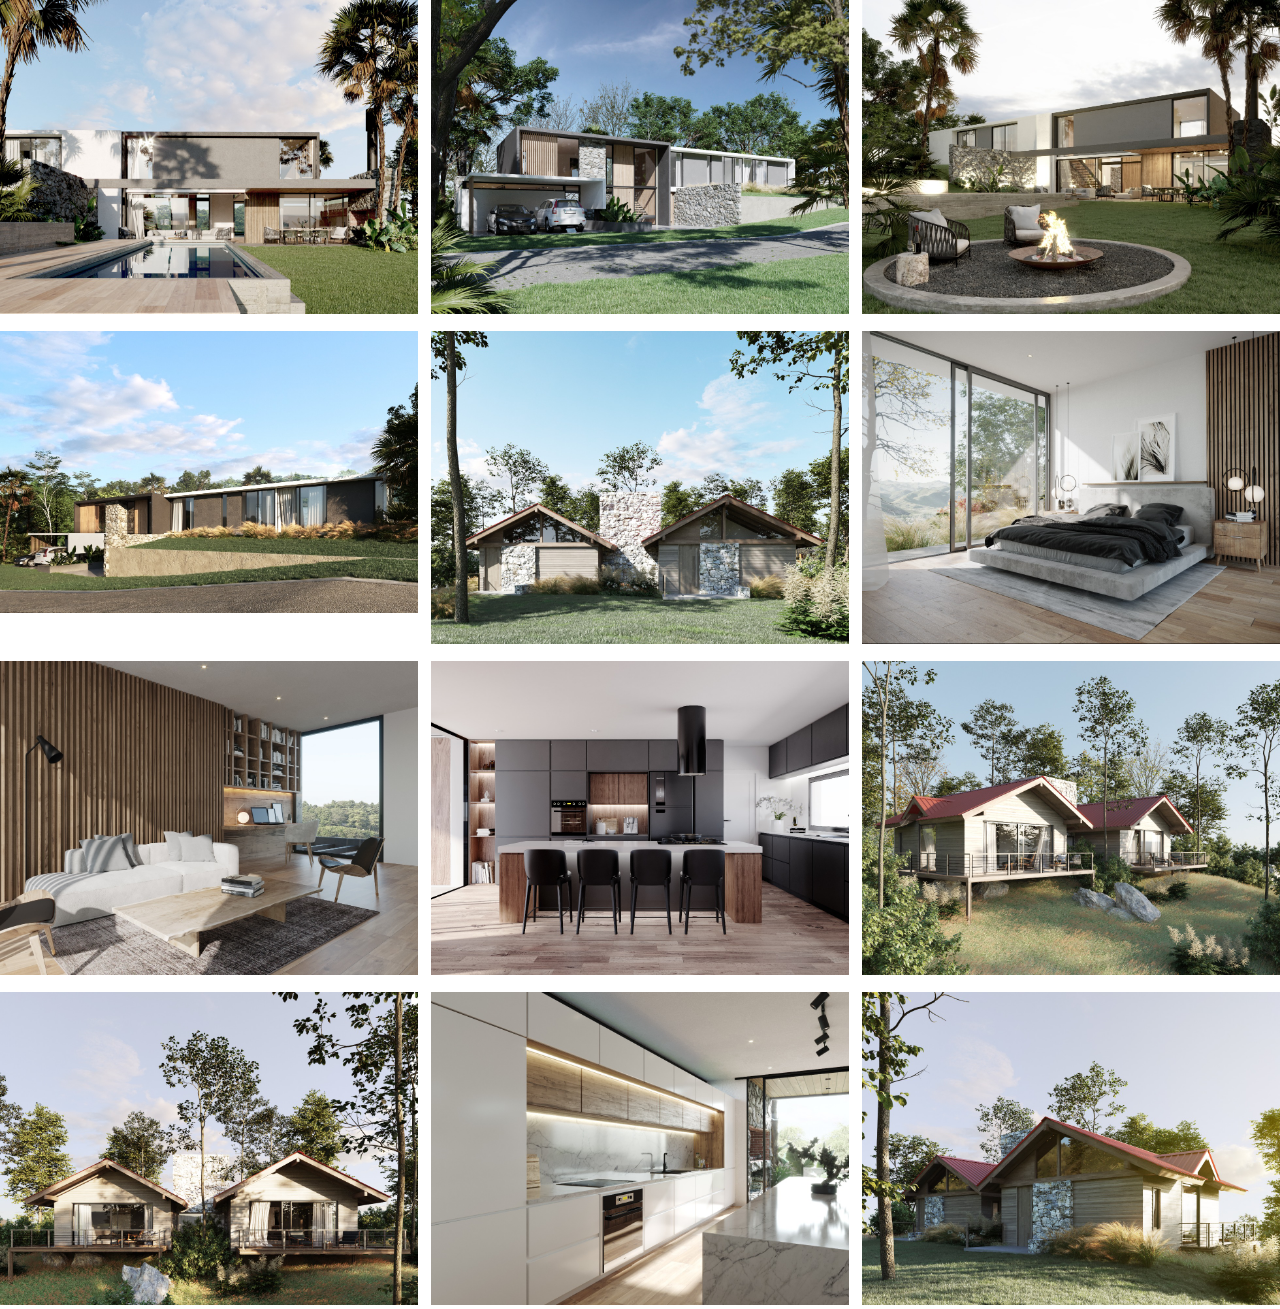
==== Portfolio.html @ 39f319a7 "agregando galeria y nav" ====
<!DOCTYPE html>
<html lang="en">
<head>
    <meta charset="UTF-8">
    <meta http-equiv="X-UA-Compatible" content="IE=edge">
    <meta name="viewport" content="width=device-width, initial-scale=1.0">
    <link rel="preconnect" href="https://fonts.googleapis.com">
    <link rel="preconnect" href="https://fonts.gstatic.com" crossorigin>
    <link href="https://fonts.googleapis.com/css2?family=Roboto:ital,wght@0,100;0,300;0,400;0,500;0,700;0,900;1,100;1,300;1,400;1,500;1,700;1,900&display=swap" rel="stylesheet">
    <link rel="stylesheet" href="./style.css">
    <link rel="shortcut icon" href="./root/image/logo-arc-icono.png"><link>
    
    <title>PORTFOLIO</title>
</head>
<body>
    
    <div class="contenedorg">
        <div class="gale">
            <div class="imagen posicion1"><img src="./root/image/residencial11.jpeg" alt=""></div>
            <div class="imagen posicion2"><img src="./root/image/residencial9.jpeg" alt=""></div>
            <div class="imagen posicion3"><img src="./root/image/residencial8.jpeg" alt=""></div>
            <div class="imagen posicion4"><img src="./root/image/residnecial6.jpeg" alt=""></div>
            <div class="imagen posicion5"><img src="./root/image/cabana4.jpeg" alt=""></div>
            <div class="imagen posicion6"><img src="./root/image/interior8.jpeg" alt=""></div>
            <div class="imagen posicion7"><img src="./root/image/interior1.jpeg" alt=""></div>
            <div class="imagen posicion8"><img src="./root/image/WhatsApp Image 2022-10-26 at 22.26.24.jpeg" alt=""></div>
            <div class="imagen posicion9"><img src="./root/image/cabanauno.jpeg" alt=""></div>
            <div class="imagen posicion10"><img src="./root/image/cabana3.jpeg" alt=""></div>
            <div class="imagen posicion11"><img src="./root/image/mobiliario.jpeg" alt=""></div>
            <div class="imagen posicion12"><img src="./root/image/cabana.jpeg" alt=""></div>
        </div>
    </div>
    
</body>
</html>
---- style.css ----
*{
    margin: 0;
    padding: 0;

}

nav{
    background: white;
    height: 45%;
    display: flex;
    justify-content: flex-end;
                      
}


ul {
   
    display: flex;
    flex-flow: row wrap;
    justify-content: flex-end;
    text-decoration:none;
    color:white;
    text-decoration: none;
    list-style: none;
    
    margin-right: 2%;
    width: 100%;
    
    
} 

ul li{
    
    margin: 15px;
    color: black;
    
    
    
}

.img-menu{
    margin-top: 1px;
    position: absolute;
    top: 10px;
    margin-right: 90%;
}



.gridpe{
    display: grid;
    background-color: white;
    grid-template-columns: 1fr 1fr 1fr;
    
    justify-content: center;
    align-items: center;
    margin: 1% auto;
    
    
    grid-template-areas: 
    "hea hea hea"
    "seca seca seca"
    "secb secb  secb"
  
}
header{
    display: flex;
    align-items: center;
    background-image: url(./root/image/Galeria\ ext.jpeg);
    background-repeat: no-repeat;
    grid-area: hea;
    height: 853px;
    width: 1280px;
    justify-self: center;
    margin-top: none;

}

.titulohead{
    position: absolute;
    text-align: center;
    margin-left: 5%;
}
.titulosec{
    position: absolute;
    text-align: center;
    margin-left: 5%;
    margin-top: 25%;

}

.sectiona{
    display: flex;
    justify-content: space-evenly;
    margin: none;
    background-color: white;
    grid-area: seca;
    margin-top: 1%;
    margin-bottom:1% ;
   
}
.sectionb{
    display: flex;
    background-color: black;
    grid-area: secb;
    justify-content: space-around;
    color: white;
    height: 350px;
    margin-top: 1%;
    margin-bottom:1% ;
    
        
    
}

.divseca{
    background-image: url(./root/image/residencial2.jpeg);
    background-repeat: no-repeat;
    height: 600px;
    width: 640px;
    background-size: cover;
    background-position: center;
    margin: 5px 5px 5px 5px ;
   
     
    
}

.divsecb{
    background-image: url(./root/image/imagen-3d-rendering.jpg);
    background-repeat: no-repeat;
    height: 600px;
    width: 400.75px;
    background-size: cover;
    background-position: center;
    margin: 5px 5px 5px 5px ;
    

    
   
}

h2{
    font-family: system-ui, -apple-system, BlinkMacSystemFont, 'Segoe UI', Roboto, Oxygen, Ubuntu, Cantarell, 'Open Sans', 'Helvetica Neue', sans-serif;
    color: white;
}
h1{
    font-family: system-ui, -apple-system, BlinkMacSystemFont, 'Segoe UI', Roboto, Oxygen, Ubuntu, Cantarell, 'Open Sans', 'Helvetica Neue', sans-serif;
    color: white;
}
p{
    font-family: system-ui, -apple-system, BlinkMacSystemFont, 'Segoe UI', Roboto, Oxygen, Ubuntu, Cantarell, 'Open Sans', 'Helvetica Neue', sans-serif;
    color: white;
  
}

.titulosecb{
    position: absolute;
    text-align: center;
    padding-top: 2%;


}

.imagen{
    width: 100%;
}
.imagen img{
    width: 100%;
}

.gale{
    display: grid;
    width: 100%;
    margin: auto;
    grid-template-columns: repeat(3, 1fr);
    column-gap: 1%;
    row-gap: 1%;
}
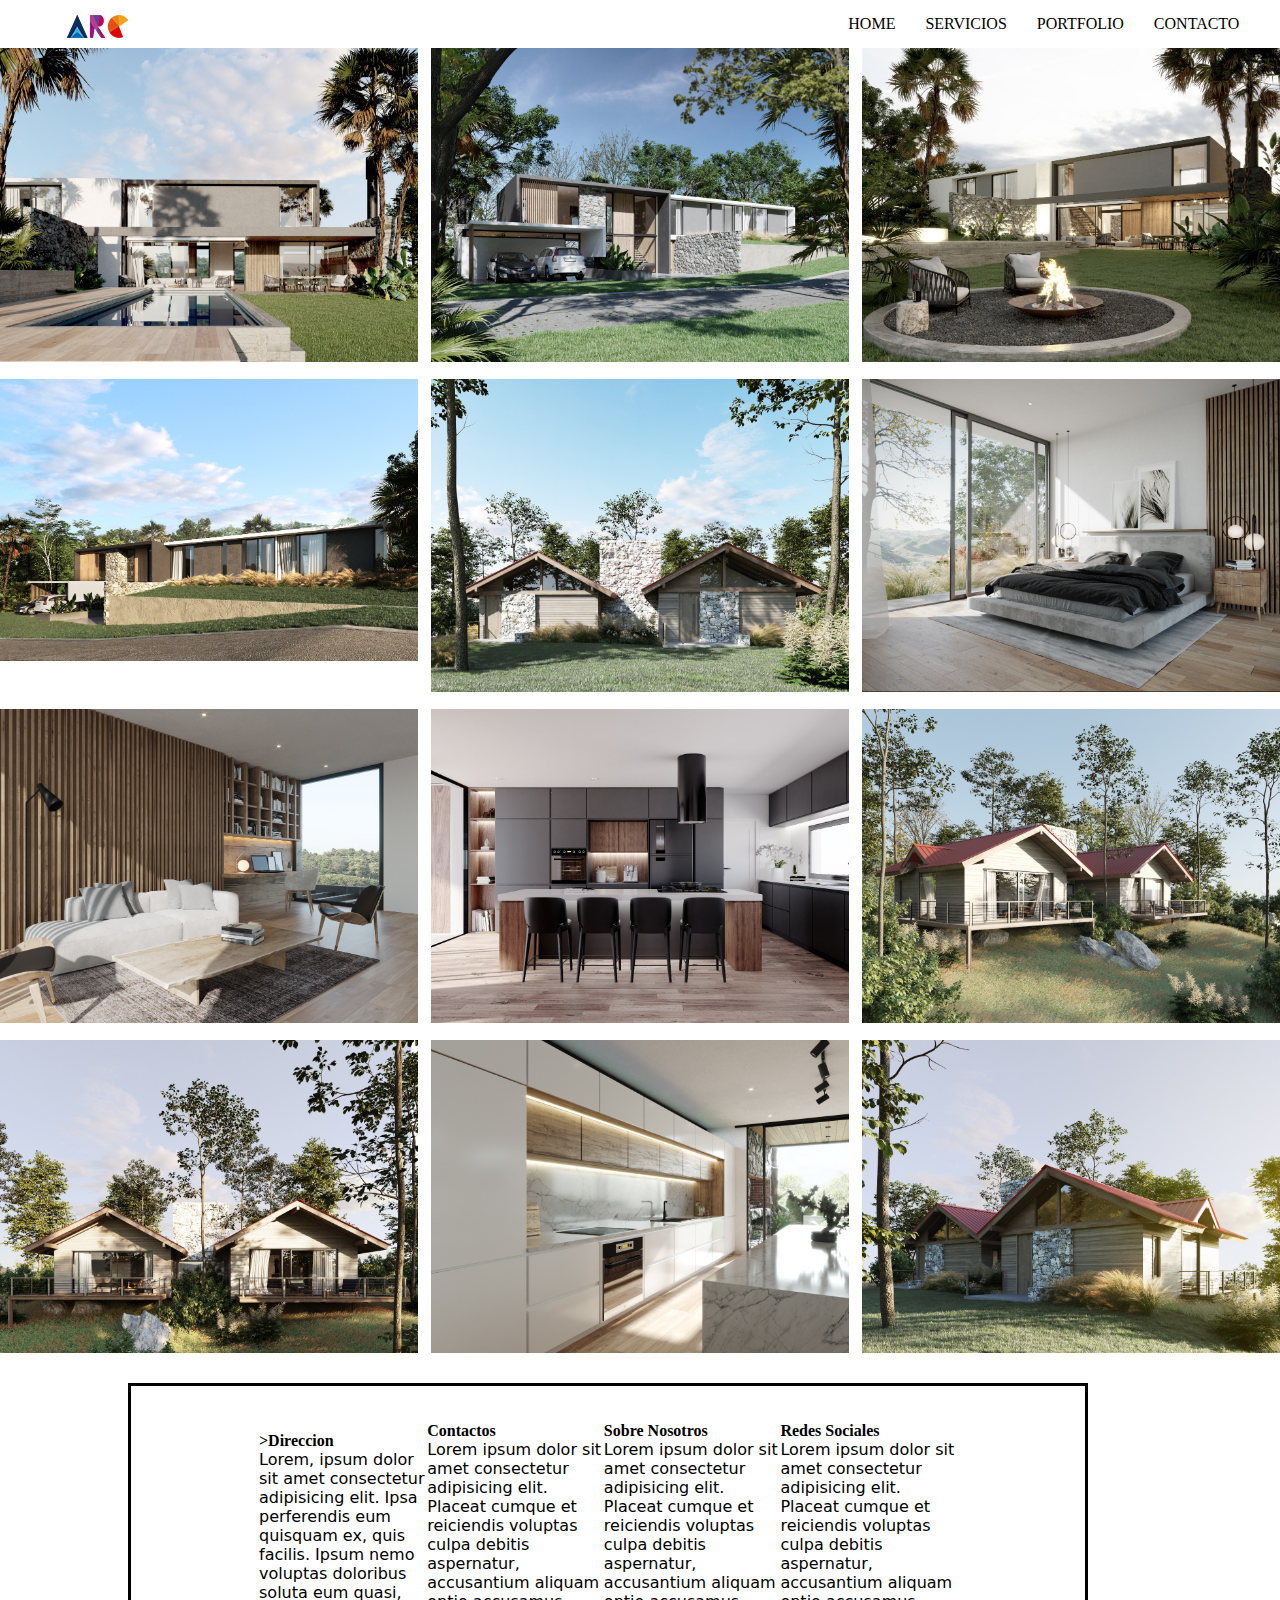
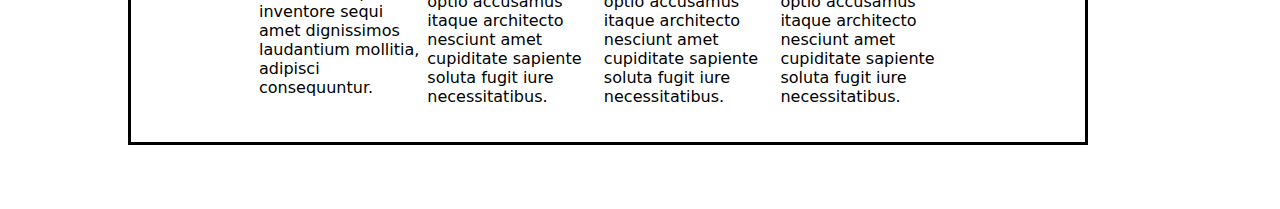
==== commit 32092d84: "footer mas menu" ====
--- a/Portfolio.html
+++ b/Portfolio.html
@@ -14,6 +14,23 @@
 </head>
 <body>
     
+    <div class="fijo">
+        <nav>
+            <ul>
+                <li> HOME</li>
+                <li>SERVICIOS</li>
+                <li>PORTFOLIO</li>
+                <li>CONTACTO</li>
+                        
+           </ul>  
+    
+           <div class="img-menu">
+            <img  src="./root/image/logo-arc-icono.png" alt="">
+          </div>
+            
+        </nav>
+     </div>
+
     <div class="contenedorg">
         <div class="gale">
             <div class="imagen posicion1"><img src="./root/image/residencial11.jpeg" alt=""></div>
@@ -31,5 +48,31 @@
         </div>
     </div>
     
+    <footer >
+        <div class="flexfooterp">
+            <div class=" divsecf">
+                <h4>>Direccion</h4>
+                <p class="pf">Lorem, ipsum dolor sit amet consectetur adipisicing elit. Ipsa perferendis eum quisquam ex, quis facilis. Ipsum nemo voluptas doloribus soluta eum quasi, inventore sequi amet dignissimos laudantium mollitia, adipisci consequuntur.</p>
+            </div>
+            
+            <div class=" divsecf">
+                <h4>Contactos</h4>
+                <p class="pf">Lorem ipsum dolor sit amet consectetur adipisicing elit. Placeat cumque et reiciendis voluptas culpa debitis aspernatur, accusantium aliquam optio accusamus itaque architecto nesciunt amet cupiditate sapiente soluta fugit iure necessitatibus.</p>
+            </div>
+    
+            <div class=" divsecf">
+                <h4>Sobre Nosotros</h4>
+                <p class="pf">Lorem ipsum dolor sit amet consectetur adipisicing elit. Placeat cumque et reiciendis voluptas culpa debitis aspernatur, accusantium aliquam optio accusamus itaque architecto nesciunt amet cupiditate sapiente soluta fugit iure necessitatibus.</p>
+            </div>
+            <div class=" divsecf" >
+                <h4>Redes Sociales</h4>
+                <p class="pf">Lorem ipsum dolor sit amet consectetur adipisicing elit. Placeat cumque et reiciendis voluptas culpa debitis aspernatur, accusantium aliquam optio accusamus itaque architecto nesciunt amet cupiditate sapiente soluta fugit iure necessitatibus.</p>
+                
+                
+    
+        </div>
+      </footer>
+       
+      
 </body>
 </html>--- a/style.css
+++ b/style.css
@@ -180,3 +180,38 @@
 
 
     
+
+
+
+.flexfooter{
+    display: flex;
+   width: 1200px;
+   justify-content: center;
+   padding: 10%;
+   margin-left: 10%;
+   margin: 5% 5% 5% 25%;
+   border: solid;
+   
+}
+
+.divsecf{
+    color: black;
+    border: salmon;
+}
+.pf{
+    color: black;
+
+}
+
+.flexfooterp{
+    display: flex;
+ 
+   justify-content: center;
+   align-items: center;
+   padding: 10%;
+   margin-left: 10%;
+   margin: 5% 15% 5% 10%;
+   border: solid;
+   height: 100px;
+   
+}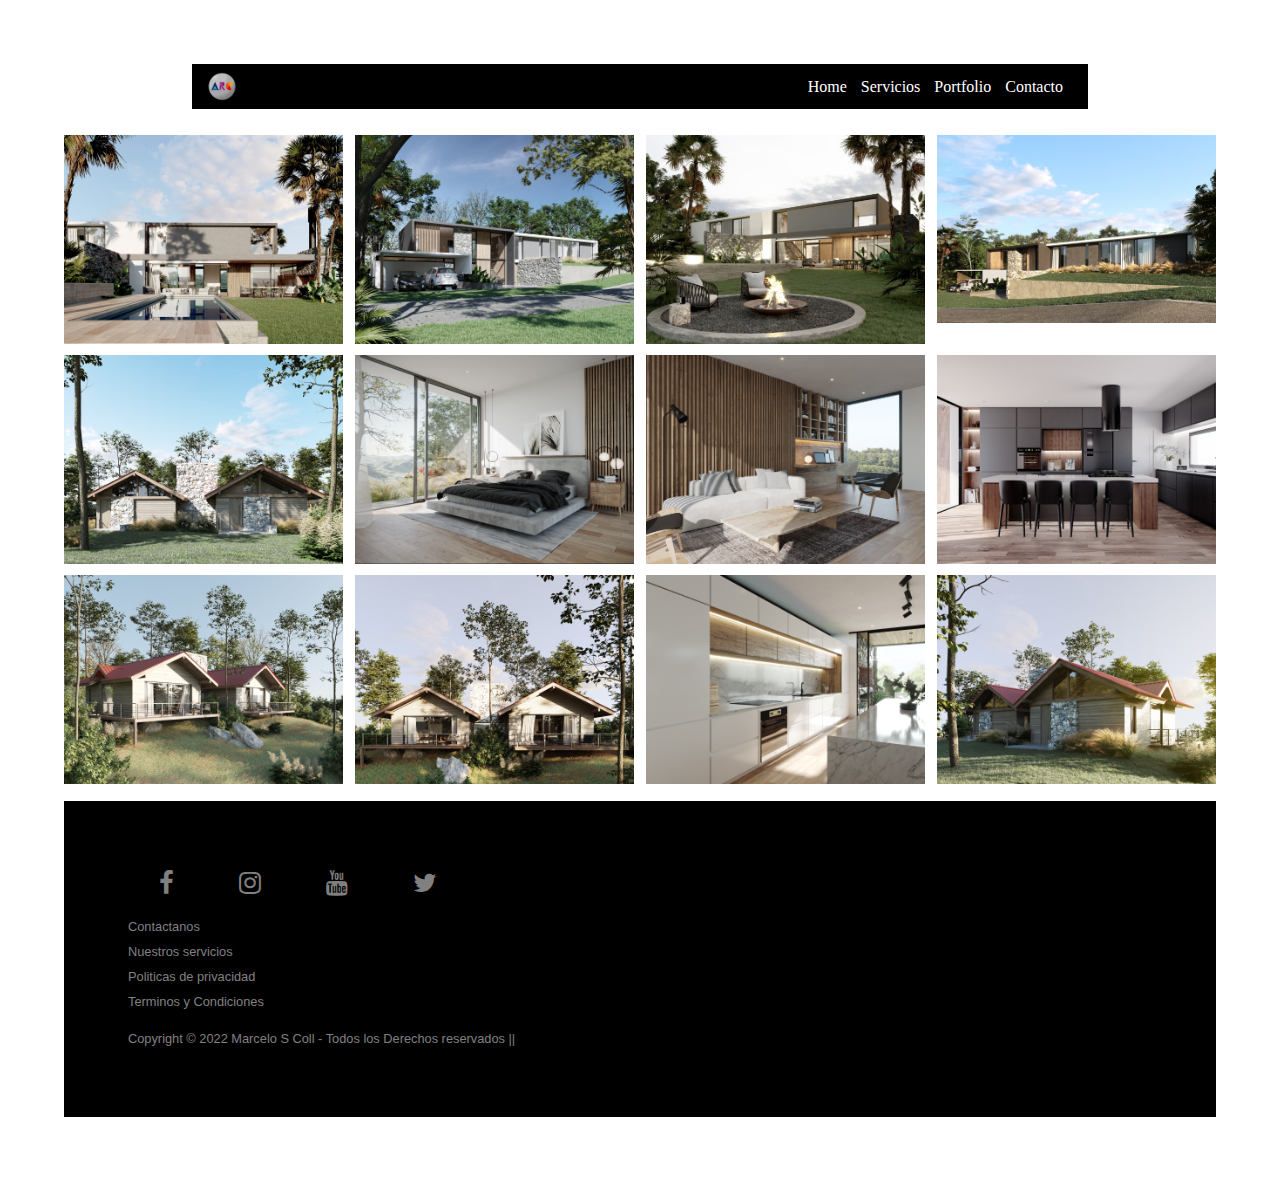
==== commit 496cea98: "correcion" ====
--- a/Portfolio.html
+++ b/Portfolio.html
@@ -9,28 +9,27 @@
     <link href="https://fonts.googleapis.com/css2?family=Roboto:ital,wght@0,100;0,300;0,400;0,500;0,700;0,900;1,100;1,300;1,400;1,500;1,700;1,900&display=swap" rel="stylesheet">
     <link rel="stylesheet" href="./style.css">
     <link rel="shortcut icon" href="./root/image/logo-arc-icono.png"><link>
+    <link rel="stylesheet" href="https://cdnjs.cloudflare.com/ajax/libs/animate.css/4.1.1/animate.min.css" />
+    <link rel="stylesheet" href="https://cdnjs.cloudflare.com/ajax/libs/font-awesome/4.7.0/css/font-awesome.min.css">
     
     <title>PORTFOLIO</title>
 </head>
 <body>
     
-    <div class="fijo">
+    <header>
+        <a href="" class="imgflex">
+            <img src="./root/image/logo-arc-2.png" alt="" class="img-menu">
+        </a>
+
         <nav>
-            <ul>
-                <li> HOME</li>
-                <li>SERVICIOS</li>
-                <li>PORTFOLIO</li>
-                <li>CONTACTO</li>
-                        
-           </ul>  
-    
-           <div class="img-menu">
-            <img  src="./root/image/logo-arc-icono.png" alt="">
-          </div>
-            
+             <a href="./index.html" class=" nav-menu"> Home</a>
+             <a href="#" class=" nav-menu"> Servicios</a>
+             <a href="./Portfolio.html" class=" nav-menu"> Portfolio</a>
+             <a href="./contacto.html" class=" nav-menu"> Contacto</a>
+             
         </nav>
-     </div>
 
+    </header>
     <div class="contenedorg">
         <div class="gale">
             <div class="imagen posicion1"><img src="./root/image/residencial11.jpeg" alt=""></div>
@@ -49,29 +48,29 @@
     </div>
     
     <footer >
-        <div class="flexfooterp">
-            <div class=" divsecf">
-                <h4>>Direccion</h4>
-                <p class="pf">Lorem, ipsum dolor sit amet consectetur adipisicing elit. Ipsa perferendis eum quisquam ex, quis facilis. Ipsum nemo voluptas doloribus soluta eum quasi, inventore sequi amet dignissimos laudantium mollitia, adipisci consequuntur.</p>
-            </div>
-            
-            <div class=" divsecf">
-                <h4>Contactos</h4>
-                <p class="pf">Lorem ipsum dolor sit amet consectetur adipisicing elit. Placeat cumque et reiciendis voluptas culpa debitis aspernatur, accusantium aliquam optio accusamus itaque architecto nesciunt amet cupiditate sapiente soluta fugit iure necessitatibus.</p>
-            </div>
-    
-            <div class=" divsecf">
-                <h4>Sobre Nosotros</h4>
-                <p class="pf">Lorem ipsum dolor sit amet consectetur adipisicing elit. Placeat cumque et reiciendis voluptas culpa debitis aspernatur, accusantium aliquam optio accusamus itaque architecto nesciunt amet cupiditate sapiente soluta fugit iure necessitatibus.</p>
-            </div>
-            <div class=" divsecf" >
-                <h4>Redes Sociales</h4>
-                <p class="pf">Lorem ipsum dolor sit amet consectetur adipisicing elit. Placeat cumque et reiciendis voluptas culpa debitis aspernatur, accusantium aliquam optio accusamus itaque architecto nesciunt amet cupiditate sapiente soluta fugit iure necessitatibus.</p>
-                
-                
-    
+        <div class="footer">
+        <div class="row">
+        <a href="https://www.facebook.com/"><i class="fa fa-facebook"></i></a>
+        <a href="https://www.instagram.com/accounts/login/"><i class="fa fa-instagram"></i></a>
+        <a href="https://www.youtube.com/"><i class="fa fa-youtube"></i></a>
+        <a href="https://twitter.com/"><i class="fa fa-twitter"></i></a>
         </div>
-      </footer>
+        
+        <div class="row">
+        <ul>
+        <li><a href="#">Contactanos</a></li>
+        <li><a href="#">Nuestros servicios</li>
+        <li><a href="#">Politicas de privacidad</a></li>
+        <li><a href="#">Terminos y Condiciones</a></li>
+        
+        </ul>
+        </div>
+        
+        <div class="row">
+         Copyright © 2022 Marcelo S Coll -  Todos los Derechos reservados ||
+        </div>
+        </div>
+        </footer>
        
       
 </body>
--- a/style.css
+++ b/style.css
@@ -4,214 +4,316 @@
 
 }
 
-nav{
-    background: white;
-    height: 45%;
-    display: flex;
-    justify-content: flex-end;
-                      
-}
-
-
-ul {
-   
-    display: flex;
-    flex-flow: row wrap;
-    justify-content: flex-end;
-    text-decoration:none;
-    color:white;
+@media  (min-width: 480px) {
+
+a{
     text-decoration: none;
-    list-style: none;
-    
-    margin-right: 2%;
-    width: 100%;
-    
-    
-} 
-
-ul li{
-    
-    margin: 15px;
     color: black;
-    
-    
-    
-}
-
-.img-menu{
-    margin-top: 1px;
-    position: absolute;
-    top: 10px;
-    margin-right: 90%;
-}
-
-
-
-.gridpe{
-    display: grid;
-    background-color: white;
-    grid-template-columns: 1fr 1fr 1fr;
-    
-    justify-content: center;
-    align-items: center;
-    margin: 1% auto;
-    
-    
-    grid-template-areas: 
-    "hea hea hea"
-    "seca seca seca"
-    "secb secb  secb"
-  
-}
+}
+
 header{
     display: flex;
-    align-items: center;
-    background-image: url(./root/image/Galeria\ ext.jpeg);
-    background-repeat: no-repeat;
-    grid-area: hea;
-    height: 853px;
-    width: 1280px;
-    justify-self: center;
-    margin-top: none;
-
-}
-
-.titulohead{
+   justify-content: space-between;
+   background-color: black;
+   height: 15px;
+   align-items: center;
+   padding: 15px;
+   margin-left: 5%;
+   margin-right: 5%;
+   margin-top: 5%;
+   
+  
+   
+}
+
+.imgflex{
+    display: flex;
+    
+    
+}
+.img-menu{
+    height: 30px;
+}
+
+.nav-menu{
+    color: white;
+    font-weight: 600px;
+    padding-right: 10px;
+}
+
+.nav-menu:hover{
+    color:lightblue
+}
+
+
+    .gridpe {
+        display: grid;
+        background-color: white;
+        grid-template-columns: 1 2fr ;
+        justify-content: center;
+        align-items: center;
+        margin: 1% auto;
+        
+        
+        grid-template-areas: 
+        "hea "
+        "seca "
+        "secb "
+        "secc"  
+    }
+
+       .secenc{
+        display: flex;
+        align-items: center;        
+        grid-area: hea;
+        justify-self: center;
+        margin-top: none;
+        background-color: white;
+        margin-left: 5%;
+        margin-right: 5%;
+       
+    
+    }
+ .imgp{
+    width: 100%;
+
+ }   
+
+ .titulohead{
     position: absolute;
     text-align: center;
+    margin-left: 30%;
+    color: white;
+    font-family: system-ui, -apple-system, BlinkMacSystemFont, 'Segoe UI', Roboto, Oxygen, Ubuntu, Cantarell, 'Open Sans', 'Helvetica Neue', sans-serif
+ }
+   
+    .sectiona{
+        display: flex;
+        justify-content: center;
+        margin: none;
+        background-color: white;
+        grid-area: seca;
+        margin-top: 1%;
+        margin-bottom:1% ;
+       
+    }
+    .imga{
+        width: 90%;
+    }
+
+    .titulosec{
+        position: absolute;
+        text-align: center;
+        margin-left: 5%;
+        margin-top: 25%;
+        color: white;
+    font-family: system-ui, -apple-system, BlinkMacSystemFont, 'Segoe UI', Roboto, Oxygen, Ubuntu, Cantarell, 'Open Sans', 'Helvetica Neue', sans-serif
+    
+    }
+    
+    .sectionb{
+        display: flex;
+        justify-content: center;
+        margin: none;
+        background-color: white;
+        grid-area: secb;
+        margin-top: 1%;
+        margin-bottom:1% ;
+    
+
+}
+
+.imgb{
+    width: 90%;
+
+}
+
+.sectionc{
+    grid-area: secc;
+    display: flex;
+    flex-direction: column;
+    align-items: center;
+    background-color: black;
     margin-left: 5%;
-}
-.titulosec{
-    position: absolute;
-    text-align: center;
-    margin-left: 5%;
-    margin-top: 25%;
-
-}
-
-.sectiona{
-    display: flex;
-    justify-content: space-evenly;
-    margin: none;
-    background-color: white;
-    grid-area: seca;
-    margin-top: 1%;
-    margin-bottom:1% ;
-   
-}
-.sectionb{
-    display: flex;
-    background-color: black;
-    grid-area: secb;
-    justify-content: space-around;
-    color: white;
-    height: 350px;
-    margin-top: 1%;
-    margin-bottom:1% ;
-    
-        
-    
-}
-
-.divseca{
-    background-image: url(./root/image/residencial2.jpeg);
-    background-repeat: no-repeat;
-    height: 600px;
-    width: 640px;
-    background-size: cover;
-    background-position: center;
-    margin: 5px 5px 5px 5px ;
-   
-     
-    
-}
-
-.divsecb{
-    background-image: url(./root/image/imagen-3d-rendering.jpg);
-    background-repeat: no-repeat;
-    height: 600px;
-    width: 400.75px;
-    background-size: cover;
-    background-position: center;
-    margin: 5px 5px 5px 5px ;
-    
-
-    
-   
-}
-
-h2{
-    font-family: system-ui, -apple-system, BlinkMacSystemFont, 'Segoe UI', Roboto, Oxygen, Ubuntu, Cantarell, 'Open Sans', 'Helvetica Neue', sans-serif;
-    color: white;
-}
-h1{
-    font-family: system-ui, -apple-system, BlinkMacSystemFont, 'Segoe UI', Roboto, Oxygen, Ubuntu, Cantarell, 'Open Sans', 'Helvetica Neue', sans-serif;
-    color: white;
-}
-p{
-    font-family: system-ui, -apple-system, BlinkMacSystemFont, 'Segoe UI', Roboto, Oxygen, Ubuntu, Cantarell, 'Open Sans', 'Helvetica Neue', sans-serif;
-    color: white;
-  
-}
-
-.titulosecb{
-    position: absolute;
+    margin-right: 5%;
+}
+
+.titulosecc{
+    
     text-align: center;
     padding-top: 2%;
-
-
-}
-
-.imagen{
-    width: 100%;
-}
-.imagen img{
-    width: 100%;
-}
-
-.gale{
-    display: grid;
-    width: 100%;
+    color: white;
+
+
+}
+.secvideo{
+    padding: 3%;
+}
+
+
+.footer{
+    background:#000;
+    padding:30px 0px;
+    font-family: 'Play', sans-serif;
+    text-align:center;
+    margin-left: 5%;
+    margin-right: 5%;
+    margin-bottom: 5%;
+    }
+    
+    .footer  .row{
+    width:100%;
     margin: auto;
-    grid-template-columns: repeat(3, 1fr);
-    column-gap: 1%;
-    row-gap: 1%;
-}
-
-
-    
-
-
-
-.flexfooter{
-    display: flex;
-   width: 1200px;
-   justify-content: center;
-   padding: 10%;
-   margin-left: 10%;
-   margin: 5% 5% 5% 25%;
-   border: solid;
-   
-}
-
-.divsecf{
-    color: black;
-    border: salmon;
-}
-.pf{
-    color: black;
-
-}
-
-.flexfooterp{
-    display: flex;
+    padding:0.6% 0%;
+    color:gray;
+    font-size:0.8em;
+    }
+    
+    .footer  .row a{
+    text-decoration:none;
+    color:gray;
+    transition:0.5s;
+    }
+    
+    .footer  .row a:hover{
+    color:#fff;
+    }
+    
+    .footer  .row ul{
+    width:100%;
+    }
+    
+    .footer  .row ul li{
+    display:inline-block;
+    margin:0px 30px;
+    }
+    
+    .footer .row a i{
+    font-size:2em;
+    margin:0% 1%;
+    }
+
+    .imagen{
+        width: 100%;
+    }
+     
+    .imagen img{
+        width: 100%;
+    }
+    .gale{
+        width: 100%;
+        margin:auto;
+        display: grid;
+        grid-template-columns: repeat(2, 1fr);
+        column-gap: 1%;
+        row-gap: 1%;
+        
+    }
+
+    .contenedorg{
+        padding: 1% 5% 10% 5%;
+        margin-top: none;
+  
+    }
+
+    .bc{
+        background-color: black;
+      }
+    
+      .tc{
+        color: aliceblue;
+        text-align: center;
+      }
+    }
  
-   justify-content: center;
-   align-items: center;
-   padding: 10%;
-   margin-left: 10%;
-   margin: 5% 15% 5% 10%;
-   border: solid;
-   height: 100px;
-   
-}+
+@media  (min-width: 768px) {
+
+    
+    .footer{
+        text-align:left;
+        padding:5%;
+        }
+        .footer .row ul li{
+        display:block;
+        margin:10px 0px;
+        text-align:left;
+        }
+        .footer .row a i{
+        margin:0% 3%;
+        }
+
+    .gale{
+        grid-template-columns: repeat(3, 1fr);
+    }
+
+    .bc{
+        background-color: black;
+      }
+    
+      .tc{
+        color: aliceblue;
+        text-align: center;
+      }
+    
+    
+}
+
+@media  (min-width: 1200px) {
+    a{
+        text-decoration: none;
+        color: black;
+    }
+    
+    header{
+        display: flex;
+       justify-content: space-between;
+       background-color: black;
+       height: 15px;
+       align-items: center;
+       padding: 15px;
+       margin-left: 15%;
+       margin-right: 15%;
+       margin-top: 5%;
+       
+      
+       
+    }
+    
+    .imgflex{
+        display: flex;
+        
+        
+    }
+    .img-menu{
+        height: 30px;
+    }
+    
+    .nav-menu{
+        color: white;
+        font-weight: 600px;
+        padding-right: 10px;
+    }
+    
+    .nav-menu:hover{
+        color:lightblue
+    }
+
+  .gale{
+    grid-template-columns: repeat(4, 1fr);
+  }
+  
+  .contenedorg{
+    padding: 2% 5% 2% 5%;
+  }
+
+  .bc{
+    background-color: black;
+  }
+
+  .tc{
+    color: aliceblue;
+    text-align: center;
+  }
+}
+
